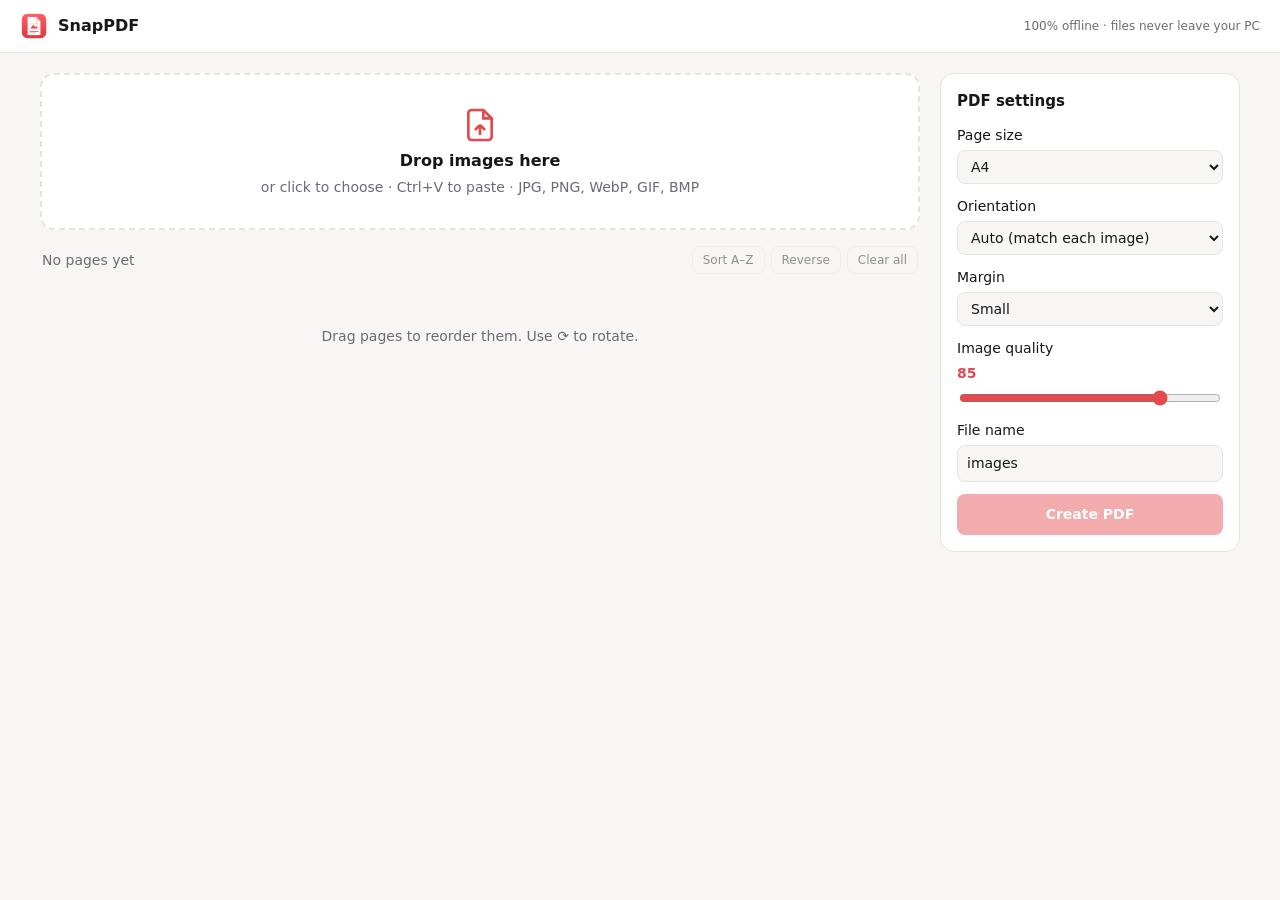
==== index.html @ 32ddff69 "Add files via upload" ====
<!doctype html>
<html lang="en">
<head>
  <meta charset="utf-8">
  <meta name="viewport" content="width=device-width, initial-scale=1">
  <title>SnapPDF – Image to PDF Converter</title>
  <meta name="description" content="Combine JPG, PNG and WebP images into one PDF. Reorder, rotate, choose page size. Works offline – files never leave your PC.">
  <meta name="theme-color" content="#e5484d">
  <link rel="manifest" href="manifest.json">
  <link rel="icon" href="icon-192.png">
  <link rel="stylesheet" href="style.css">
</head>
<body>
  <header class="topbar">
    <div class="brand">
      <img src="icon-192.png" alt="" width="28" height="28">
      <span>SnapPDF</span>
    </div>
    <span class="tag">100% offline · files never leave your PC</span>
  </header>

  <main class="layout">
    <section>
      <label id="drop" class="drop" tabindex="0">
        <input id="picker" type="file" accept="image/*" multiple hidden>
        <div class="drop-inner">
          <svg width="40" height="40" viewBox="0 0 24 24" fill="none" stroke="currentColor" stroke-width="1.6"><path d="M14 3H7a2 2 0 0 0-2 2v14a2 2 0 0 0 2 2h10a2 2 0 0 0 2-2V8z"/><path d="M14 3v5h5M12 18v-6m0 0-3 3m3-3 3 3"/></svg>
          <strong>Drop images here</strong>
          <span>or click to choose · Ctrl+V to paste · JPG, PNG, WebP, GIF, BMP</span>
        </div>
      </label>

      <div class="listbar">
        <span id="count">No pages yet</span>
        <div class="btns">
          <button id="sortName" class="ghost" disabled>Sort A–Z</button>
          <button id="reverse" class="ghost" disabled>Reverse</button>
          <button id="clear" class="ghost" disabled>Clear all</button>
        </div>
      </div>
      <ul id="grid" class="grid"></ul>
      <p id="empty" class="empty">Drag pages to reorder them. Use ⟳ to rotate.</p>
    </section>

    <aside class="panel">
      <h2>PDF settings</h2>

      <label class="field">Page size
        <select id="size">
          <option value="a4" selected>A4</option>
          <option value="letter">US Letter</option>
          <option value="legal">US Legal</option>
          <option value="a5">A5</option>
          <option value="fit">Same as image</option>
        </select>
      </label>

      <label class="field" id="orientField">Orientation
        <select id="orient">
          <option value="auto" selected>Auto (match each image)</option>
          <option value="p">Portrait</option>
          <option value="l">Landscape</option>
        </select>
      </label>

      <label class="field" id="marginField">Margin
        <select id="margin">
          <option value="0">None</option>
          <option value="20" selected>Small</option>
          <option value="40">Large</option>
        </select>
      </label>

      <label class="field">Image quality <output id="qualityOut">85</output>
        <input id="quality" type="range" min="30" max="100" value="85">
      </label>

      <label class="field">File name
        <input id="fname" type="text" value="images" placeholder="images">
      </label>

      <button id="make" class="primary" disabled>Create PDF</button>
      <div id="summary" class="summary" hidden></div>
    </aside>
  </main>

  <script src="app.js"></script>
</body>
</html>
---- style.css ----
:root {
  --bg: #f7f6f5; --card: #ffffff; --text: #17171a; --muted: #6b6b76;
  --line: #e6e4e1; --accent: #e5484d; --accent-2: #fdecec; --ok: #12b76a;
  color-scheme: light dark;
}
@media (prefers-color-scheme: dark) {
  :root { --bg: #121214; --card: #1b1b1f; --text: #ededf0; --muted: #9a9aa6;
    --line: #2c2c33; --accent: #ff6369; --accent-2: #3a1d20; --ok: #32d583; }
}
* { box-sizing: border-box; }
body { margin: 0; font: 14px/1.5 "Segoe UI", system-ui, sans-serif; background: var(--bg); color: var(--text); }
.topbar { display: flex; align-items: center; justify-content: space-between; padding: 12px 20px; border-bottom: 1px solid var(--line); background: var(--card); }
.brand { display: flex; align-items: center; gap: 10px; font-weight: 600; font-size: 16px; }
.tag { color: var(--muted); font-size: 12px; }
.layout { display: grid; grid-template-columns: 1fr 300px; gap: 20px; padding: 20px; max-width: 1240px; margin: 0 auto; }
@media (max-width: 760px) { .layout { grid-template-columns: 1fr; } .tag { display: none; } }

.drop { display: block; border: 2px dashed var(--line); border-radius: 14px; background: var(--card); cursor: pointer; transition: .15s; }
.drop:hover, .drop.over, .drop:focus { border-color: var(--accent); background: var(--accent-2); outline: none; }
.drop-inner { display: flex; flex-direction: column; align-items: center; gap: 4px; padding: 30px 16px; color: var(--muted); text-align: center; }
.drop-inner strong { color: var(--text); font-size: 16px; }
.drop-inner svg { color: var(--accent); }

.listbar { display: flex; justify-content: space-between; align-items: center; margin: 16px 2px 8px; color: var(--muted); gap: 8px; }
.listbar .btns { display: flex; gap: 6px; }
.grid { list-style: none; margin: 0; padding: 0; display: grid; grid-template-columns: repeat(auto-fill, minmax(150px, 1fr)); gap: 12px; }
.page { position: relative; background: var(--card); border: 1px solid var(--line); border-radius: 10px; padding: 8px; cursor: grab; user-select: none; }
.page.dragging { opacity: .4; }
.page.target { outline: 2px solid var(--accent); }
.thumb { aspect-ratio: 3 / 4; display: flex; align-items: center; justify-content: center; background: var(--bg); border-radius: 6px; overflow: hidden; }
.thumb img { max-width: 100%; max-height: 100%; transition: transform .15s; pointer-events: none; }
.num { position: absolute; z-index: 2; top: 12px; left: 12px; box-shadow: 0 1px 3px rgba(0,0,0,.25); background: var(--accent); color: #fff; font-size: 11px; font-weight: 700; border-radius: 999px; padding: 1px 8px; }
.pname { font-size: 12px; margin-top: 6px; overflow: hidden; text-overflow: ellipsis; white-space: nowrap; color: var(--muted); }
.tools { display: flex; justify-content: space-between; gap: 4px; margin-top: 6px; }
.tools button { flex: 1; padding: 4px 0; font-size: 13px; }
.empty { color: var(--muted); text-align: center; padding: 30px 0; }

.panel { background: var(--card); border: 1px solid var(--line); border-radius: 14px; padding: 16px; align-self: start; position: sticky; top: 20px; display: flex; flex-direction: column; gap: 12px; }
.panel h2 { font-size: 15px; margin: 0; }
.field { display: flex; flex-direction: column; gap: 4px; font-weight: 500; }
.field[hidden] { display: none; }
.field output { color: var(--accent); font-weight: 600; }
select, input[type=text] { font: inherit; padding: 7px 9px; border-radius: 8px; border: 1px solid var(--line); background: var(--bg); color: var(--text); }
input[type=range] { accent-color: var(--accent); }

button { font: inherit; border-radius: 8px; padding: 9px 12px; cursor: pointer; border: 1px solid transparent; }
button:disabled { opacity: .45; cursor: not-allowed; }
.primary { background: var(--accent); color: #fff; font-weight: 600; }
.ghost, .icon { background: transparent; color: var(--text); border-color: var(--line); padding: 4px 10px; font-size: 12px; }
.summary { background: var(--accent-2); border-radius: 8px; padding: 10px; font-size: 13px; }
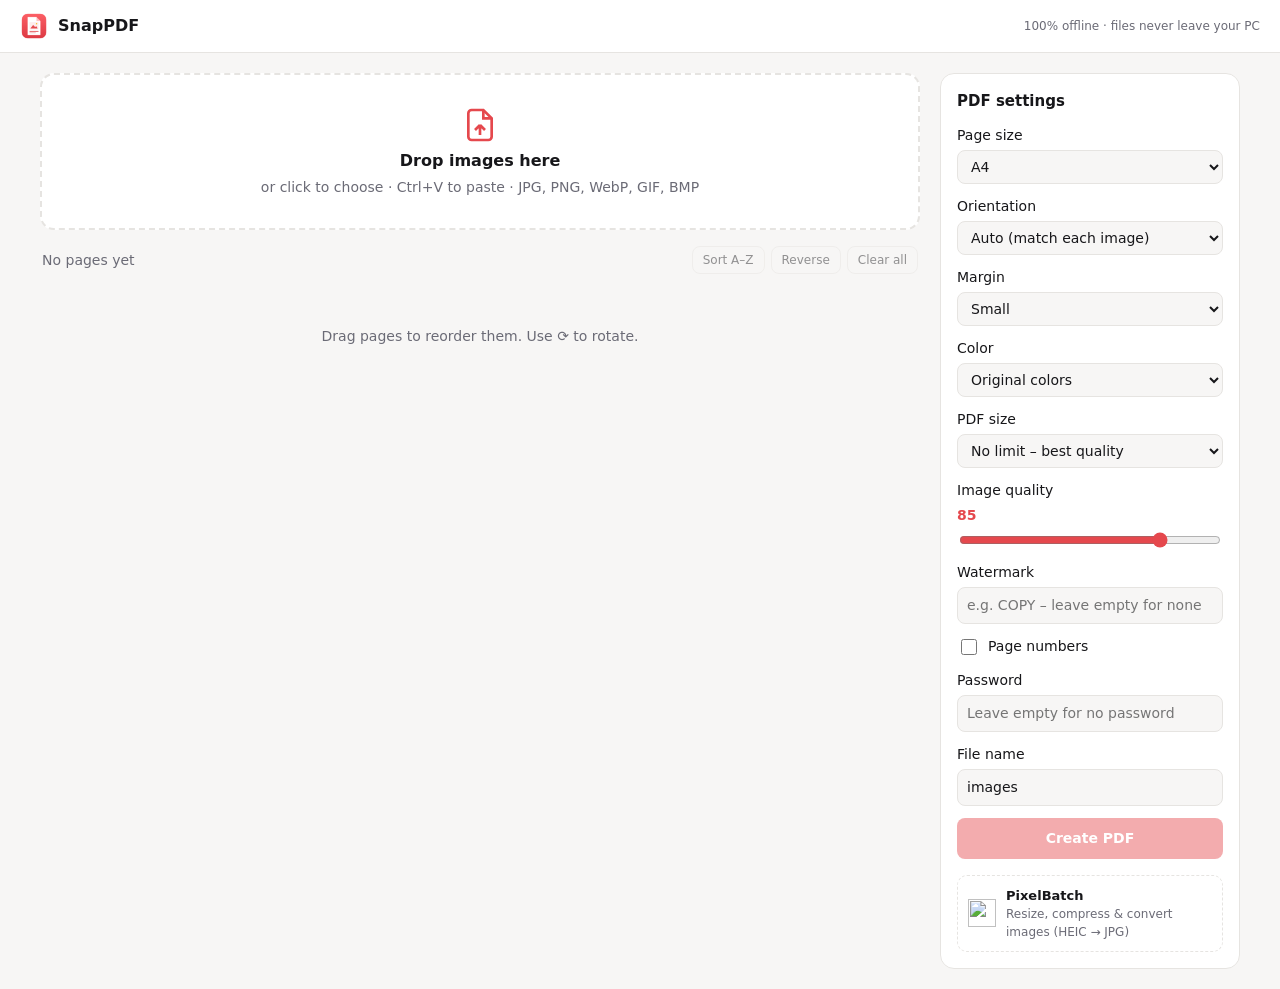
==== commit ddd1e8e5: "SnapPDF Pro: scan mode, compress to size, watermark, page numbers, password" ====
--- a/index.html
+++ b/index.html
@@ -4,7 +4,7 @@
   <meta charset="utf-8">
   <meta name="viewport" content="width=device-width, initial-scale=1">
   <title>SnapPDF – Image to PDF Converter</title>
-  <meta name="description" content="Combine JPG, PNG and WebP images into one PDF. Reorder, rotate, choose page size. Works offline – files never leave your PC.">
+  <meta name="description" content="Combine JPG, PNG and WebP images into one PDF. Reorder, rotate, choose page size, scan documents, compress to a target size. Works offline – files never leave your PC.">
   <meta name="theme-color" content="#e5484d">
   <link rel="manifest" href="manifest.json">
   <link rel="icon" href="icon-192.png">
@@ -16,8 +16,29 @@
       <img src="icon-192.png" alt="" width="28" height="28">
       <span>SnapPDF</span>
     </div>
-    <span class="tag">100% offline · files never leave your PC</span>
+    <div class="top-right">
+      <span class="tag">100% offline · files never leave your PC</span>
+      <button id="proBtn" class="pro-btn" hidden>★ Get Pro</button>
+    </div>
   </header>
+
+  <dialog id="proDialog" class="pro-dialog">
+    <h2>SnapPDF Pro</h2>
+    <p class="muted">One-time purchase. Yours forever on this Microsoft account.</p>
+    <ul class="pro-list">
+      <li><strong>Unlimited</strong> pages per PDF <span class="muted">(Free: 10)</span></li>
+      <li><strong>Compress to a size</strong> – e.g. under 1 MB for online forms</li>
+      <li><strong>Scan mode</strong> – clean black &amp; white documents from photos</li>
+      <li><strong>Watermark</strong> and <strong>page numbers</strong></li>
+      <li><strong>Password-protect</strong> your PDF</li>
+    </ul>
+    <p id="proMsg" class="pro-msg" hidden></p>
+    <div class="pro-actions">
+      <button id="buyBtn" class="primary">Unlock Pro</button>
+      <button id="restoreBtn" class="ghost">Restore purchase</button>
+      <button id="closePro" class="ghost">Not now</button>
+    </div>
+  </dialog>
 
   <main class="layout">
     <section>
@@ -71,8 +92,36 @@
         </select>
       </label>
 
-      <label class="field">Image quality <output id="qualityOut">85</output>
+      <label class="field">Color
+        <select id="mode">
+          <option value="color" selected>Original colors</option>
+          <option value="gray">Grayscale</option>
+          <option value="scan">Scan document (B&amp;W) ★ Pro</option>
+        </select>
+      </label>
+
+      <label class="field">PDF size <span class="badge">PRO</span>
+        <select id="target">
+          <option value="0" selected>No limit – best quality</option>
+          <option value="500">Under 500 KB</option>
+          <option value="1024">Under 1 MB</option>
+          <option value="2048">Under 2 MB</option>
+          <option value="5120">Under 5 MB</option>
+        </select>
+      </label>
+
+      <label class="field" id="qualityField">Image quality <output id="qualityOut">85</output>
         <input id="quality" type="range" min="30" max="100" value="85">
+      </label>
+
+      <label class="field">Watermark <span class="badge">PRO</span>
+        <input id="wmText" type="text" value="" placeholder="e.g. COPY – leave empty for none">
+      </label>
+
+      <label class="check"><input id="pageNums" type="checkbox"> Page numbers <span class="badge">PRO</span></label>
+
+      <label class="field">Password <span class="badge">PRO</span>
+        <input id="password" type="password" value="" placeholder="Leave empty for no password" autocomplete="new-password">
       </label>
 
       <label class="field">File name
@@ -81,6 +130,11 @@
 
       <button id="make" class="primary" disabled>Create PDF</button>
       <div id="summary" class="summary" hidden></div>
+
+      <a class="promo" href="https://apps.microsoft.com/detail/9P25KDSFDB0N" target="_blank" rel="noopener">
+        <img src="https://quan-3702.github.io/pixelbatch/icon-192.png" alt="" width="28" height="28">
+        <span><strong>PixelBatch</strong><br>Resize, compress &amp; convert images (HEIC → JPG)</span>
+      </a>
     </aside>
   </main>
 
--- a/style.css
+++ b/style.css
@@ -40,7 +40,7 @@
 .field { display: flex; flex-direction: column; gap: 4px; font-weight: 500; }
 .field[hidden] { display: none; }
 .field output { color: var(--accent); font-weight: 600; }
-select, input[type=text] { font: inherit; padding: 7px 9px; border-radius: 8px; border: 1px solid var(--line); background: var(--bg); color: var(--text); }
+select, input[type=text], input[type=password] { font: inherit; padding: 7px 9px; border-radius: 8px; border: 1px solid var(--line); background: var(--bg); color: var(--text); }
 input[type=range] { accent-color: var(--accent); }
 
 button { font: inherit; border-radius: 8px; padding: 9px 12px; cursor: pointer; border: 1px solid transparent; }
@@ -48,3 +48,22 @@
 .primary { background: var(--accent); color: #fff; font-weight: 600; }
 .ghost, .icon { background: transparent; color: var(--text); border-color: var(--line); padding: 4px 10px; font-size: 12px; }
 .summary { background: var(--accent-2); border-radius: 8px; padding: 10px; font-size: 13px; }
+
+.top-right { display: flex; align-items: center; gap: 12px; }
+.pro-btn { background: linear-gradient(135deg, #f59e0b, #ef4444); color: #fff; font-weight: 700; padding: 6px 12px; font-size: 13px; border: 0; border-radius: 8px; cursor: pointer; }
+.pro-btn.is-pro { background: var(--line); color: var(--text); cursor: default; }
+.pro-btn[hidden] { display: none; }
+.badge { display: inline-block; font-size: 10px; font-weight: 700; letter-spacing: .5px; padding: 1px 6px; border-radius: 999px; background: linear-gradient(135deg, #f59e0b, #ef4444); color: #fff; vertical-align: middle; }
+body.is-pro .badge, body.pro-off .badge { display: none; }
+.check { display: flex; align-items: center; gap: 8px; font-weight: 500; }
+.pro-dialog { border: 1px solid var(--line); border-radius: 16px; background: var(--card); color: var(--text); padding: 22px; max-width: 420px; width: calc(100% - 32px); }
+.pro-dialog::backdrop { background: rgba(0, 0, 0, .5); }
+.pro-dialog h2 { margin: 0 0 4px; }
+.muted { color: var(--muted); font-size: 13px; }
+.pro-list { padding-left: 18px; line-height: 1.9; }
+.pro-actions { display: flex; flex-wrap: wrap; gap: 8px; margin-top: 12px; }
+.pro-msg { background: var(--accent-2); border-radius: 8px; padding: 10px; font-size: 13px; }
+.promo { display: flex; gap: 10px; align-items: center; margin-top: 4px; padding: 10px; border: 1px dashed var(--line); border-radius: 10px; color: var(--muted); font-size: 12px; text-decoration: none; }
+.promo strong { color: var(--text); font-size: 13px; }
+.promo:hover { border-color: var(--accent, #e5484d); }
+.check input { accent-color: var(--accent); width: 16px; height: 16px; }
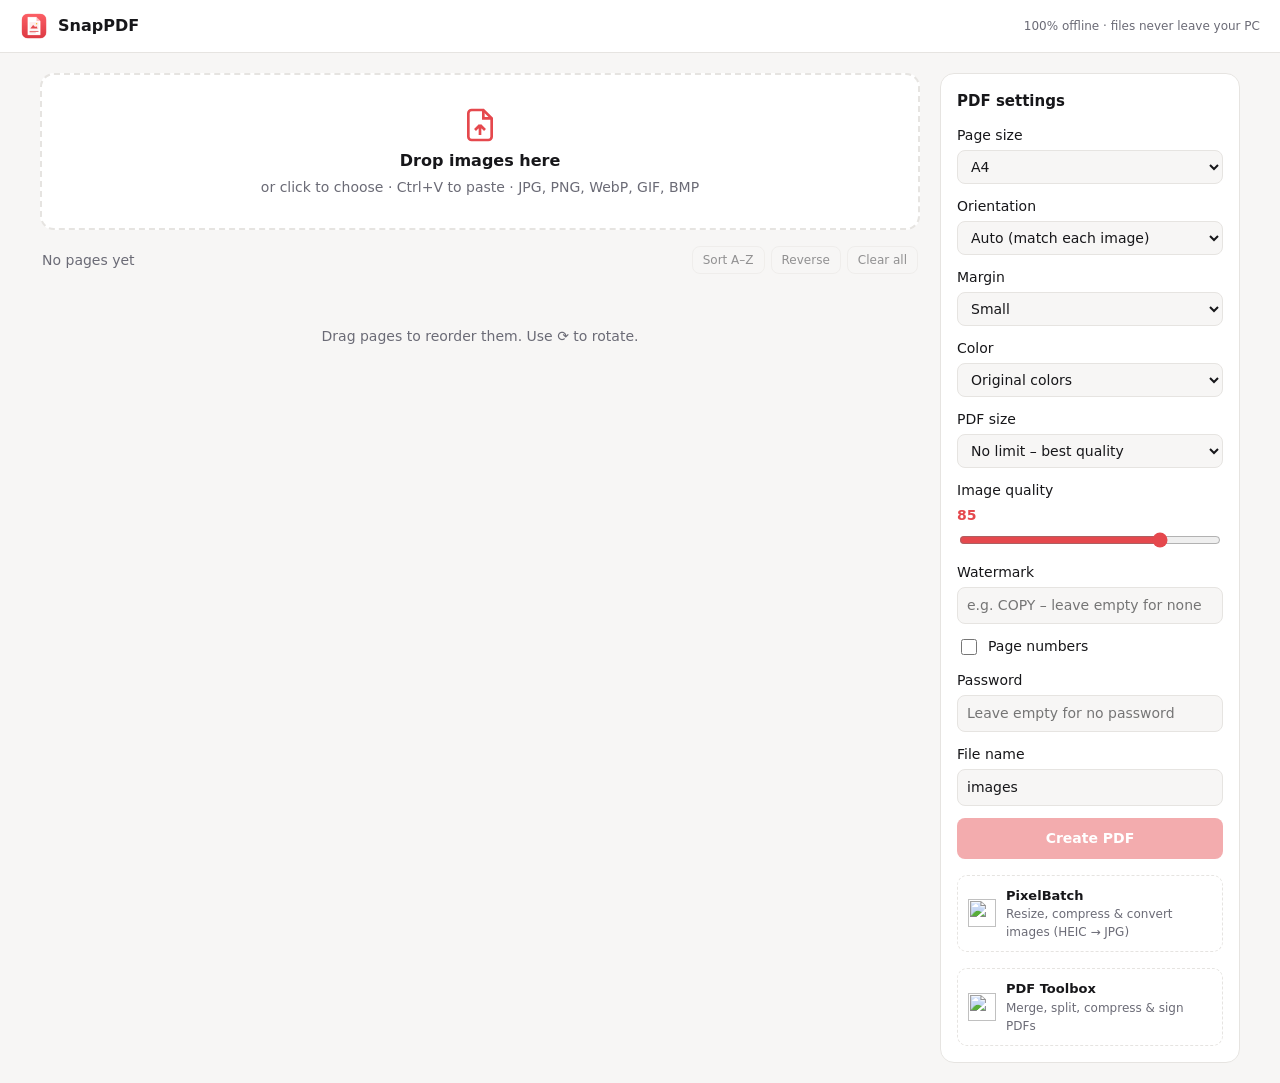
==== commit c2589400: "Add PDF Toolbox promo card; SW v3" ====
--- a/index.html
+++ b/index.html
@@ -135,6 +135,10 @@
         <img src="https://quan-3702.github.io/pixelbatch/icon-192.png" alt="" width="28" height="28">
         <span><strong>PixelBatch</strong><br>Resize, compress &amp; convert images (HEIC → JPG)</span>
       </a>
+      <a class="promo" href="https://apps.microsoft.com/detail/9NPWMMZ1NPPV" target="_blank" rel="noopener">
+        <img src="https://quan-3702.github.io/pdftoolbox/icon-192.png" alt="" width="28" height="28">
+        <span><strong>PDF Toolbox</strong><br>Merge, split, compress &amp; sign PDFs</span>
+      </a>
     </aside>
   </main>
 
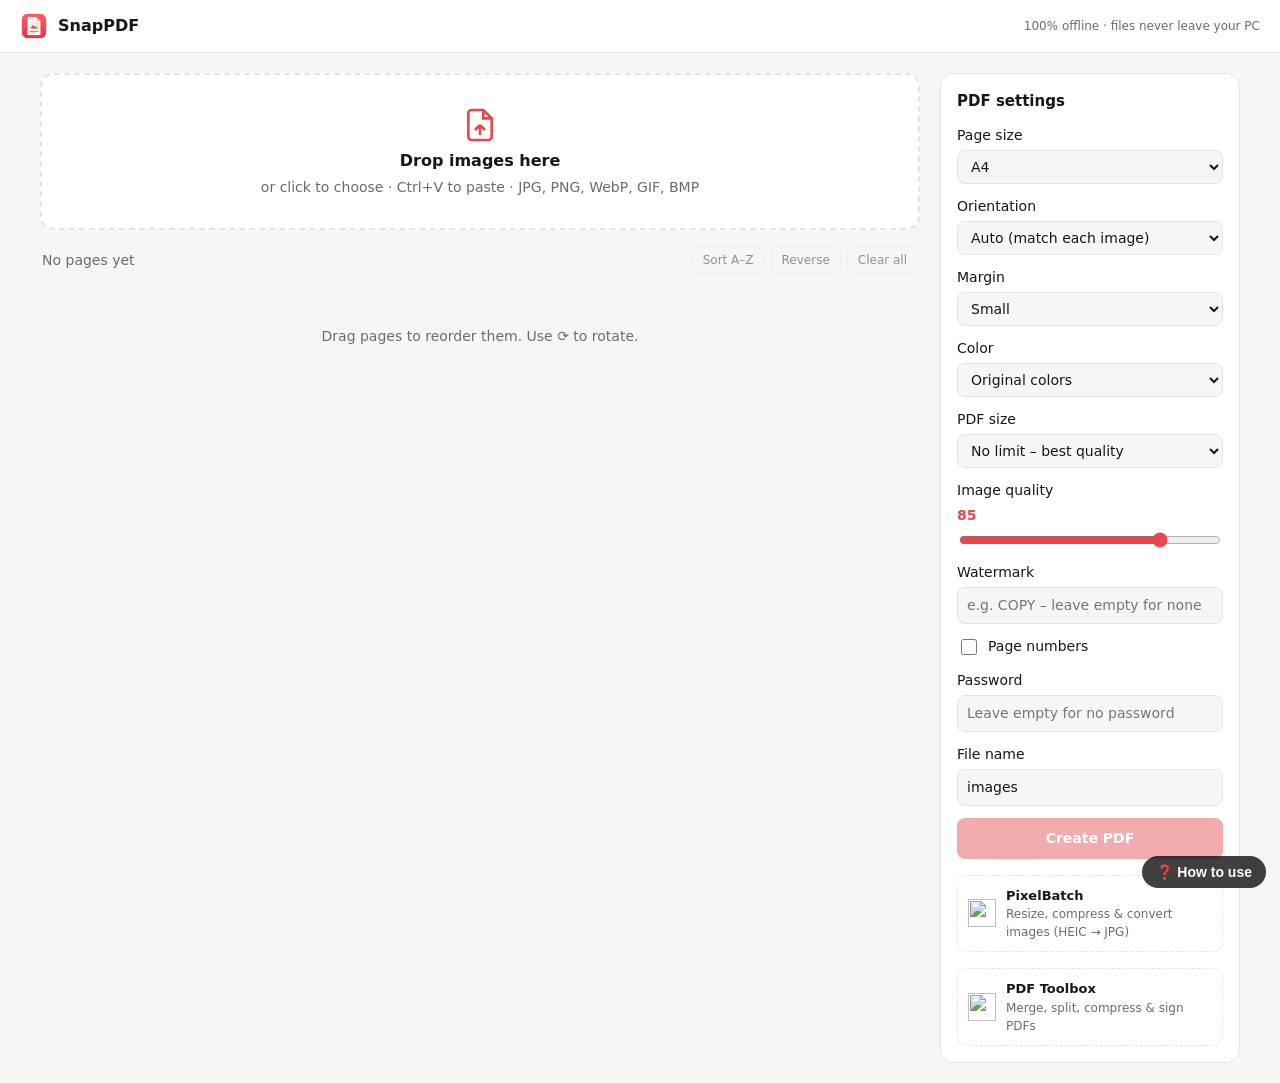
==== commit 4c38218b: "Add how-to-use guide" ====
--- a/index.html
+++ b/index.html
@@ -143,5 +143,6 @@
   </main>
 
   <script src="app.js"></script>
+<a href="help.html" target="_blank" rel="noopener" style="position:fixed;right:14px;bottom:12px;z-index:30;background:#111c;color:#fff;padding:8px 14px;border-radius:20px;text-decoration:none;font:600 14px Segoe UI,sans-serif">❓ How to use</a>
 </body>
 </html>
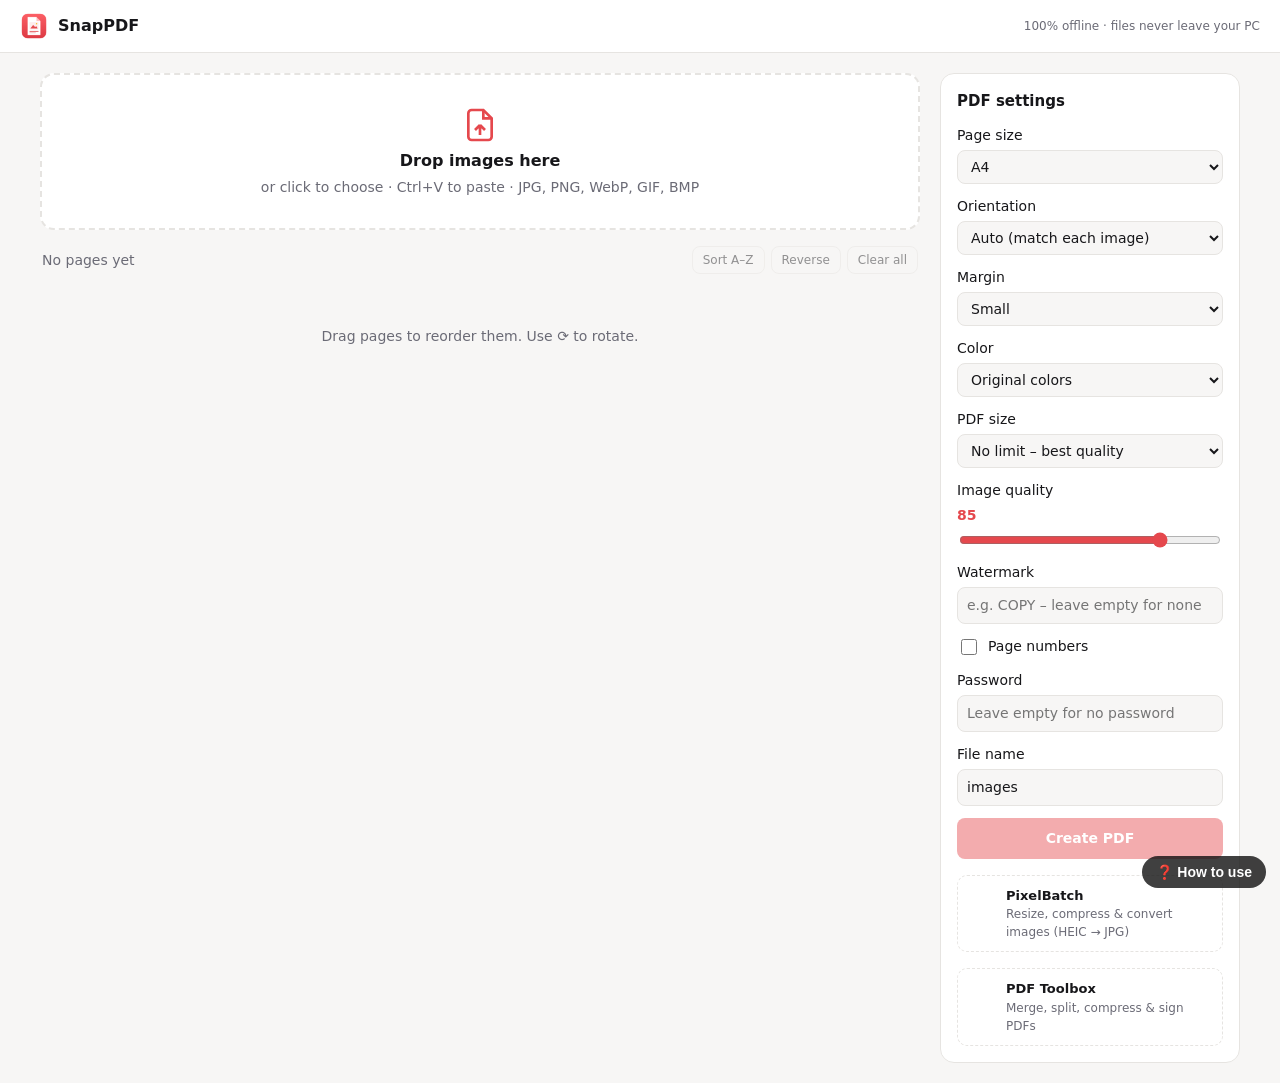
==== commit d9baba36: "Audit fixes: Pro reliability offline/after purchase, bug fixes" ====
--- a/index.html
+++ b/index.html
@@ -132,11 +132,11 @@
       <div id="summary" class="summary" hidden></div>
 
       <a class="promo" href="https://apps.microsoft.com/detail/9P25KDSFDB0N" target="_blank" rel="noopener">
-        <img src="https://quan-3702.github.io/pixelbatch/icon-192.png" alt="" width="28" height="28">
+        <img src="https://quan-3702.github.io/pixelbatch/icon-192.png" alt="" width="28" height="28" onerror="this.style.visibility='hidden'">
         <span><strong>PixelBatch</strong><br>Resize, compress &amp; convert images (HEIC → JPG)</span>
       </a>
       <a class="promo" href="https://apps.microsoft.com/detail/9NPWMMZ1NPPV" target="_blank" rel="noopener">
-        <img src="https://quan-3702.github.io/pdftoolbox/icon-192.png" alt="" width="28" height="28">
+        <img src="https://quan-3702.github.io/pdftoolbox/icon-192.png" alt="" width="28" height="28" onerror="this.style.visibility='hidden'">
         <span><strong>PDF Toolbox</strong><br>Merge, split, compress &amp; sign PDFs</span>
       </a>
     </aside>
--- a/style.css
+++ b/style.css
@@ -54,6 +54,7 @@
 .pro-btn.is-pro { background: var(--line); color: var(--text); cursor: default; }
 .pro-btn[hidden] { display: none; }
 .badge { display: inline-block; font-size: 10px; font-weight: 700; letter-spacing: .5px; padding: 1px 6px; border-radius: 999px; background: linear-gradient(135deg, #f59e0b, #ef4444); color: #fff; vertical-align: middle; }
+.field > .badge { align-self: flex-start; } /* in a column flex label the badge would stretch full width */
 body.is-pro .badge, body.pro-off .badge { display: none; }
 .check { display: flex; align-items: center; gap: 8px; font-weight: 500; }
 .pro-dialog { border: 1px solid var(--line); border-radius: 16px; background: var(--card); color: var(--text); padding: 22px; max-width: 420px; width: calc(100% - 32px); }
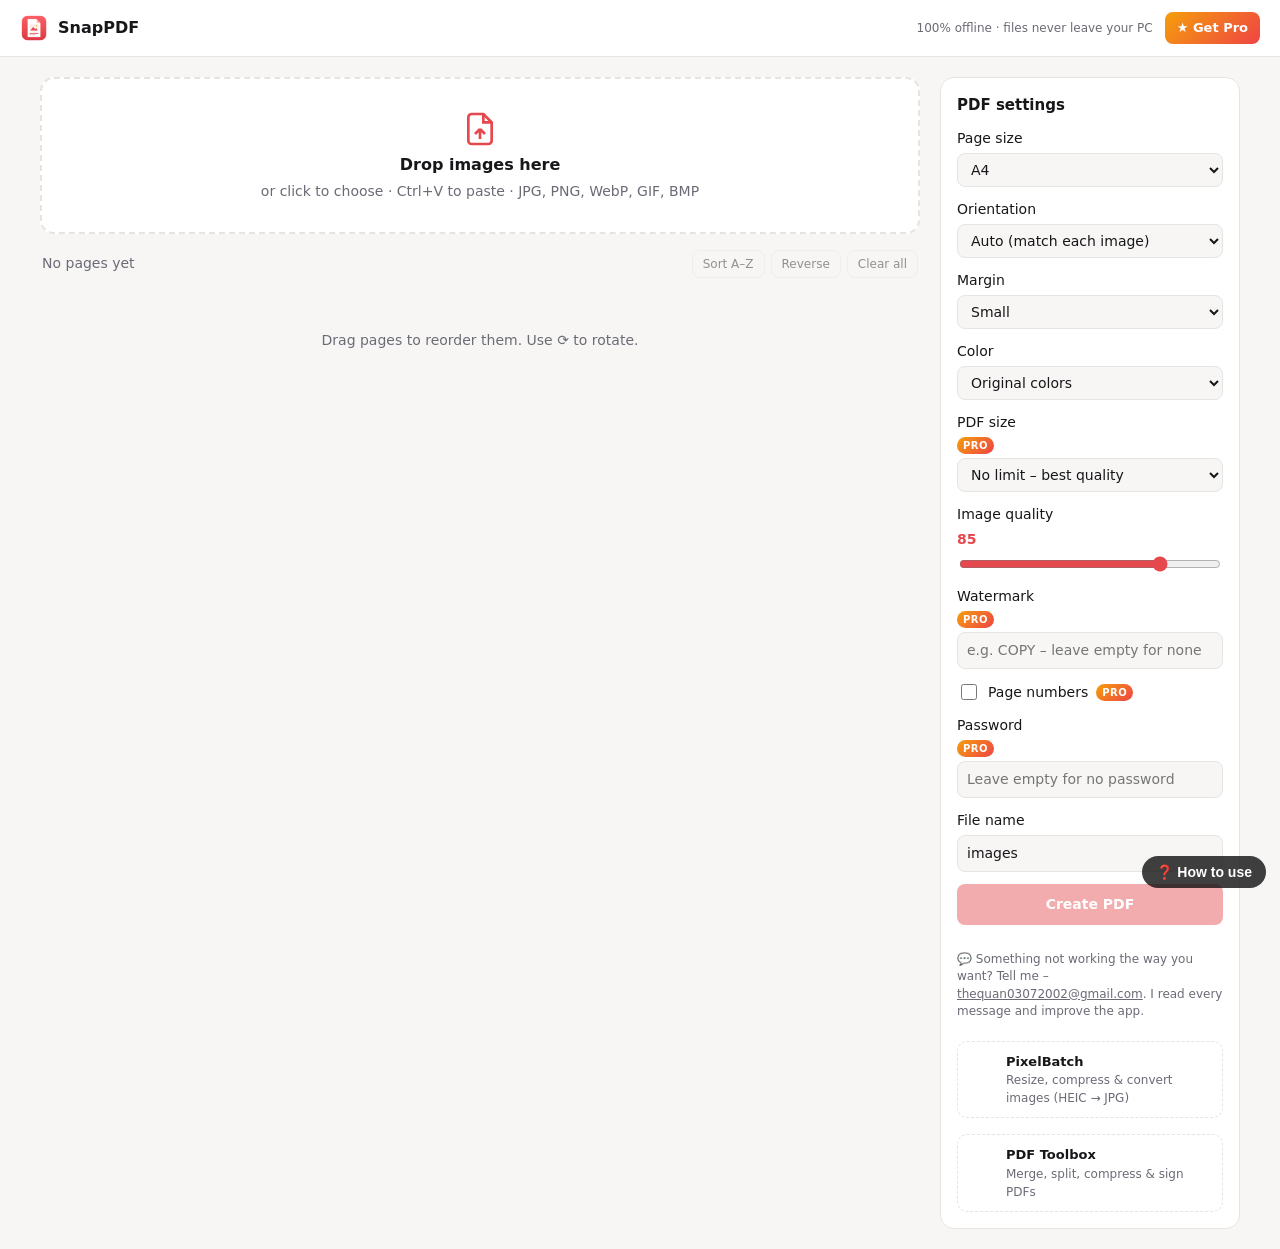
==== commit 57cbe345: "Harden Pro check, close side doors, feedback note" ====
--- a/index.html
+++ b/index.html
@@ -32,6 +32,7 @@
       <li><strong>Watermark</strong> and <strong>page numbers</strong></li>
       <li><strong>Password-protect</strong> your PDF</li>
     </ul>
+    <p class="fb-note">💬 Something not working the way you want? Tell me – <a href="mailto:thequan03072002@gmail.com?subject=SnapPDF%20feedback">thequan03072002@gmail.com</a>. I read every message and improve the app.</p>
     <p id="proMsg" class="pro-msg" hidden></p>
     <div class="pro-actions">
       <button id="buyBtn" class="primary">Unlock Pro</button>
@@ -130,6 +131,7 @@
 
       <button id="make" class="primary" disabled>Create PDF</button>
       <div id="summary" class="summary" hidden></div>
+      <p class="fb-note">💬 Something not working the way you want? Tell me – <a href="mailto:thequan03072002@gmail.com?subject=SnapPDF%20feedback">thequan03072002@gmail.com</a>. I read every message and improve the app.</p>
 
       <a class="promo" href="https://apps.microsoft.com/detail/9P25KDSFDB0N" target="_blank" rel="noopener">
         <img src="https://quan-3702.github.io/pixelbatch/icon-192.png" alt="" width="28" height="28" onerror="this.style.visibility='hidden'">
--- a/style.css
+++ b/style.css
@@ -68,3 +68,7 @@
 .promo strong { color: var(--text); font-size: 13px; }
 .promo:hover { border-color: var(--accent, #e5484d); }
 .check input { accent-color: var(--accent); width: 16px; height: 16px; }
+
+/* feedback note */
+.fb-note { color: var(--muted); font-size: 12px; font-weight: 400; line-height: 1.45; margin: 14px 0 4px; overflow-wrap: anywhere; }
+.fb-note a { color: inherit; text-decoration: underline; }
